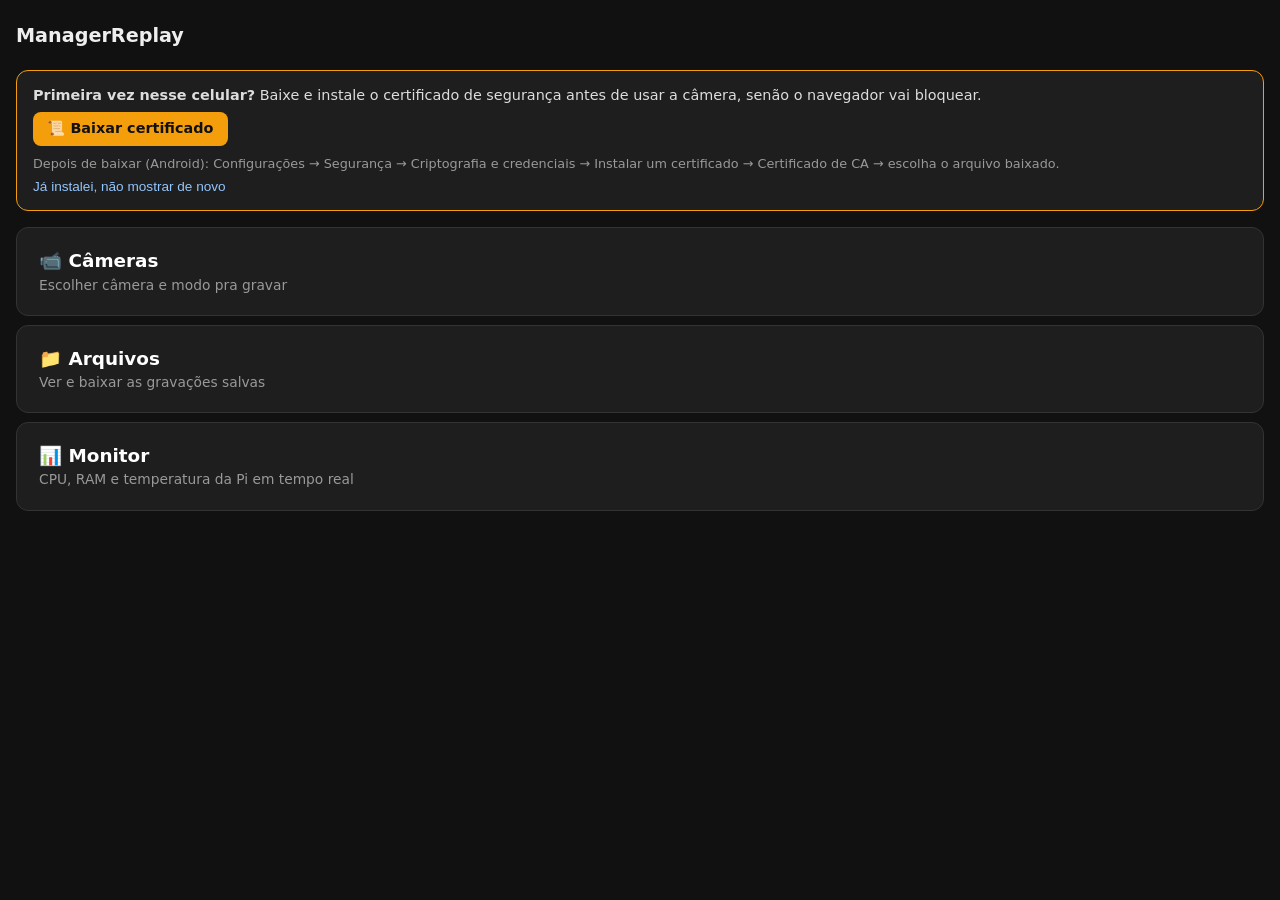
==== server/static/index.html @ 60c264c1 "feat: add Pi health monitor screen (CPU/RAM/temperature) New /monitor-status endpoint (both chunks a" ====
<!doctype html>
<html lang="pt-br">
<head>
  <meta charset="utf-8" />
  <meta name="viewport" content="width=device-width, initial-scale=1, viewport-fit=cover" />
  <link rel="manifest" href="manifest.json" />
  <link rel="icon" href="icons/icon-32.png" sizes="32x32" type="image/png" />
  <link rel="apple-touch-icon" href="icons/icon-180.png" />
  <meta name="theme-color" content="#111827" />
  <meta name="apple-mobile-web-app-capable" content="yes" />
  <meta name="apple-mobile-web-app-status-bar-style" content="black-translucent" />
  <title>ManagerReplay</title>
  <style>
    * { box-sizing: border-box; }
    body {
      font-family: -apple-system, system-ui, sans-serif;
      background: #111;
      color: #eee;
      margin: 0;
      padding: 1.5em 1em;
      min-height: 100vh;
    }
    h1 { font-size: 1.2em; margin: 0 0 1.2em; }
    a.menu-link {
      display: block;
      padding: 1.2em;
      margin: 0.5em 0;
      background: #1e1e1e;
      border: 1px solid #333;
      color: white;
      text-decoration: none;
      border-radius: 12px;
      font-size: 1.15em;
      font-weight: 600;
    }
    a.menu-link:active { background: #2a2a2a; }
    a.menu-link:hover { border-color: #16a34a; }
    a.menu-link small {
      display: block;
      font-weight: 400;
      color: #999;
      font-size: 0.75em;
      margin-top: 0.3em;
    }
    #cert-banner {
      background: #1e1e1e;
      border: 1px solid #f59e0b;
      border-radius: 12px;
      padding: 1em;
      margin-bottom: 1em;
    }
    #cert-banner p { margin: 0 0 0.6em; font-size: 0.9em; color: #ddd; }
    #cert-banner a {
      display: inline-block;
      background: #f59e0b;
      color: #111;
      font-weight: 700;
      text-decoration: none;
      padding: 0.6em 1em;
      border-radius: 8px;
      font-size: 0.9em;
    }
    #cert-banner button {
      display: block;
      margin-top: 0.6em;
      background: none;
      border: none;
      color: #93c5fd;
      font-size: 0.85em;
      padding: 0;
    }
  </style>
</head>
<body>
  <h1>ManagerReplay</h1>

  <div id="cert-banner">
    <p><b>Primeira vez nesse celular?</b> Baixe e instale o certificado de segurança antes de usar a câmera, senão o navegador vai bloquear.</p>
    <a href="certs/rootCA.pem" download="ManagerReplay-CA.pem">📜 Baixar certificado</a>
    <p style="margin-top:0.8em; font-size: 0.8em; color: #999;">
      Depois de baixar (Android): Configurações → Segurança → Criptografia e credenciais → Instalar um certificado → Certificado de CA → escolha o arquivo baixado.
    </p>
    <button id="dismiss-cert-banner" type="button">Já instalei, não mostrar de novo</button>
  </div>

  <a class="menu-link" href="cameras.html">
    📹 Câmeras
    <small>Escolher câmera e modo pra gravar</small>
  </a>
  <a class="menu-link" href="files.html">
    📁 Arquivos
    <small>Ver e baixar as gravações salvas</small>
  </a>
  <a class="menu-link" href="monitor.html">
    📊 Monitor
    <small>CPU, RAM e temperatura da Pi em tempo real</small>
  </a>

  <script>
    const CERT_DISMISSED_KEY = "managerreplay_cert_dismissed";
    const banner = document.getElementById("cert-banner");
    if (localStorage.getItem(CERT_DISMISSED_KEY)) {
      banner.hidden = true;
    }
    document.getElementById("dismiss-cert-banner").addEventListener("click", () => {
      localStorage.setItem(CERT_DISMISSED_KEY, "1");
      banner.hidden = true;
    });
  </script>
</body>
</html>
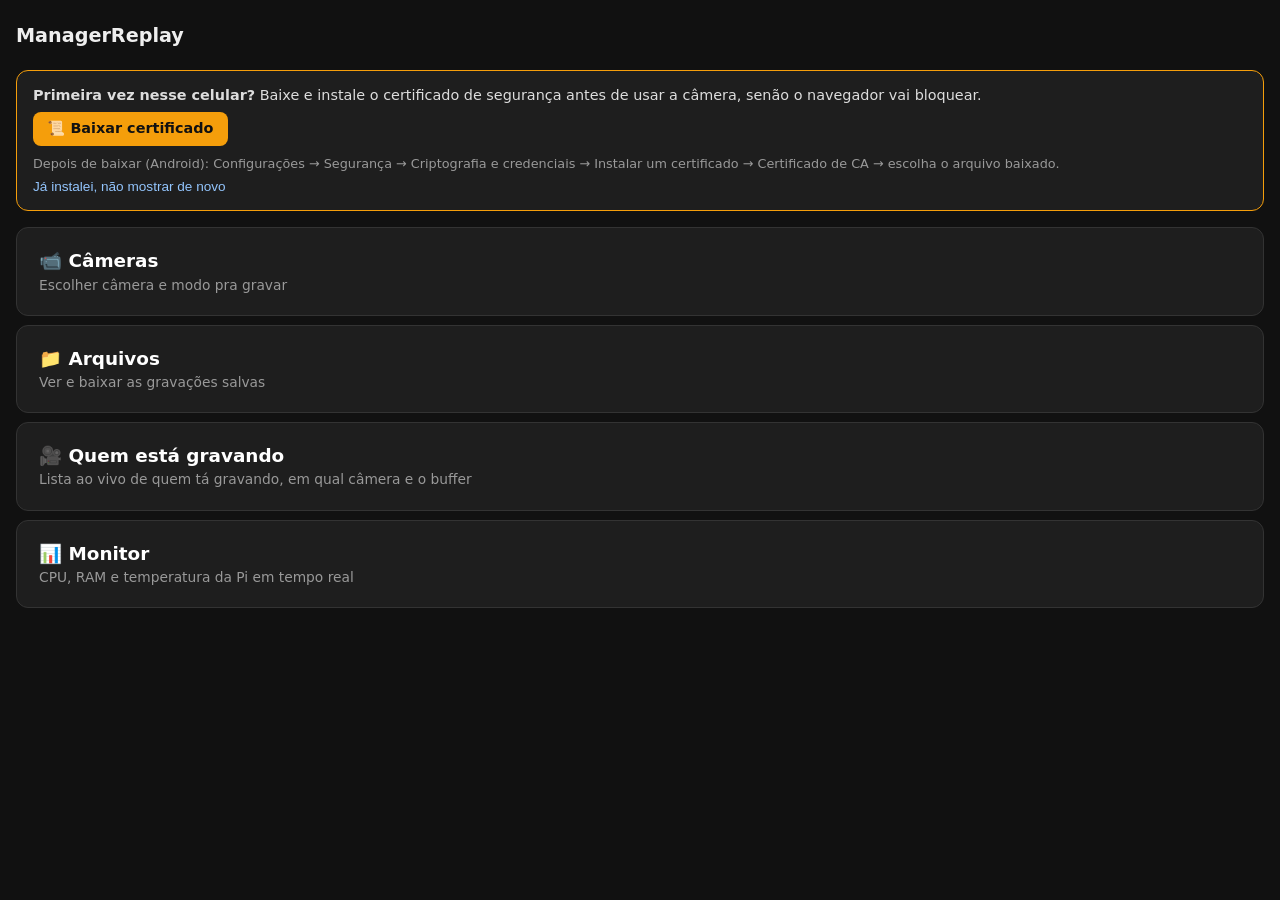
==== commit 2eef5ce5: "Adiciona painel "quem está gravando agora" server/sessions.py: registro em memória (thread-safe) das" ====
--- a/server/static/index.html
+++ b/server/static/index.html
@@ -91,6 +91,10 @@
     📁 Arquivos
     <small>Ver e baixar as gravações salvas</small>
   </a>
+  <a class="menu-link" href="gravando.html">
+    🎥 Quem está gravando
+    <small>Lista ao vivo de quem tá gravando, em qual câmera e o buffer</small>
+  </a>
   <a class="menu-link" href="monitor.html">
     📊 Monitor
     <small>CPU, RAM e temperatura da Pi em tempo real</small>
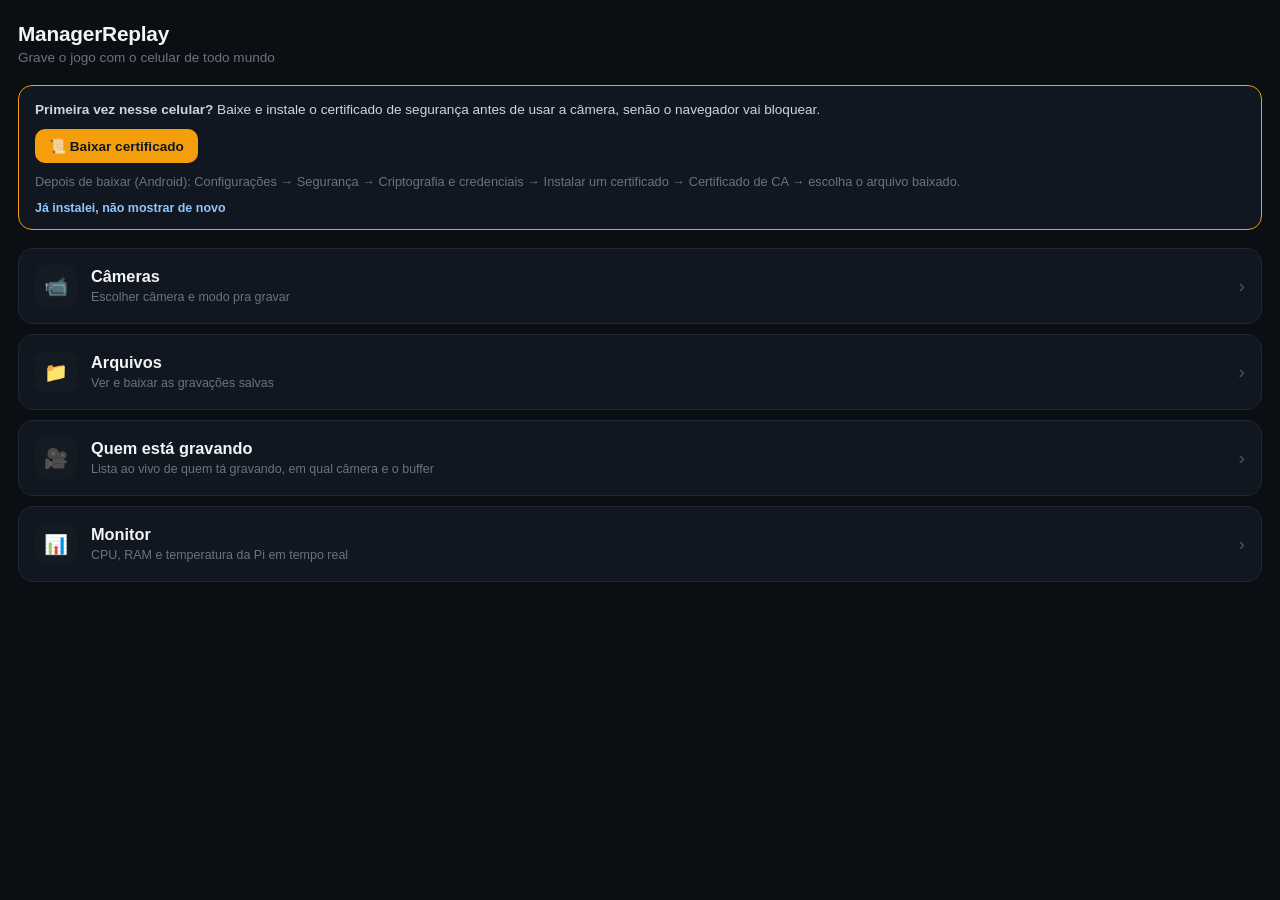
==== commit 60e24da2: "Aplica tema visual escuro em todas as telas Estende a identidade visual do capture.html (fundo #0b0f" ====
--- a/server/static/index.html
+++ b/server/static/index.html
@@ -6,98 +6,138 @@
   <link rel="manifest" href="manifest.json" />
   <link rel="icon" href="icons/icon-32.png" sizes="32x32" type="image/png" />
   <link rel="apple-touch-icon" href="icons/icon-180.png" />
-  <meta name="theme-color" content="#111827" />
+  <meta name="theme-color" content="#0b0f14" />
   <meta name="apple-mobile-web-app-capable" content="yes" />
   <meta name="apple-mobile-web-app-status-bar-style" content="black-translucent" />
   <title>ManagerReplay</title>
   <style>
     * { box-sizing: border-box; }
+    html { min-height: 100%; background: #0b0f14; color-scheme: dark; }
     body {
-      font-family: -apple-system, system-ui, sans-serif;
-      background: #111;
-      color: #eee;
+      min-height: 100dvh;
       margin: 0;
-      padding: 1.5em 1em;
-      min-height: 100vh;
+      padding: max(22px, env(safe-area-inset-top)) max(18px, env(safe-area-inset-right)) 18px max(18px, env(safe-area-inset-left));
+      font-family: -apple-system, BlinkMacSystemFont, "Segoe UI", Roboto, Helvetica, Arial, sans-serif;
+      background: #0b0f14;
+      color: #f3f4f6;
+      -webkit-font-smoothing: antialiased;
+      -webkit-tap-highlight-color: transparent;
     }
-    h1 { font-size: 1.2em; margin: 0 0 1.2em; }
+    h1 { font-size: 1.3rem; font-weight: 800; margin: 0 0 4px; letter-spacing: -0.01em; }
+    .subtitle { color: #6b7280; font-size: 0.85rem; margin: 0 0 20px; }
+
     a.menu-link {
-      display: block;
-      padding: 1.2em;
-      margin: 0.5em 0;
-      background: #1e1e1e;
-      border: 1px solid #333;
-      color: white;
+      display: flex;
+      align-items: center;
+      gap: 14px;
+      padding: 16px;
+      margin-bottom: 10px;
+      background: #111720;
+      border: 1px solid #202833;
+      border-radius: 15px;
+      color: #f3f4f6;
       text-decoration: none;
-      border-radius: 12px;
-      font-size: 1.15em;
-      font-weight: 600;
     }
-    a.menu-link:active { background: #2a2a2a; }
-    a.menu-link:hover { border-color: #16a34a; }
+    a.menu-link:active { background: #151b23; }
+    .menu-icon {
+      flex: 0 0 auto;
+      width: 42px;
+      height: 42px;
+      border-radius: 11px;
+      background: #151b23;
+      display: flex;
+      align-items: center;
+      justify-content: center;
+      font-size: 1.2rem;
+    }
+    .menu-body { min-width: 0; }
+    .menu-title { font-size: 1.02rem; font-weight: 700; }
     a.menu-link small {
       display: block;
       font-weight: 400;
-      color: #999;
-      font-size: 0.75em;
-      margin-top: 0.3em;
+      color: #6b7280;
+      font-size: 0.78rem;
+      margin-top: 3px;
+      line-height: 1.35;
     }
+    .menu-chevron { margin-left: auto; color: #4b5563; font-size: 1.2rem; flex: 0 0 auto; }
+
     #cert-banner {
-      background: #1e1e1e;
+      background: #111720;
       border: 1px solid #f59e0b;
-      border-radius: 12px;
-      padding: 1em;
-      margin-bottom: 1em;
+      border-radius: 14px;
+      padding: 14px 16px;
+      margin-bottom: 18px;
     }
-    #cert-banner p { margin: 0 0 0.6em; font-size: 0.9em; color: #ddd; }
+    #cert-banner p { margin: 0 0 10px; font-size: 0.85rem; color: #d1d5db; line-height: 1.4; }
     #cert-banner a {
-      display: inline-block;
+      display: inline-flex;
+      align-items: center;
+      gap: 6px;
       background: #f59e0b;
-      color: #111;
-      font-weight: 700;
+      color: #111827;
+      font-weight: 800;
       text-decoration: none;
-      padding: 0.6em 1em;
-      border-radius: 8px;
-      font-size: 0.9em;
+      padding: 9px 14px;
+      border-radius: 10px;
+      font-size: 0.85rem;
     }
     #cert-banner button {
       display: block;
-      margin-top: 0.6em;
+      margin-top: 10px;
       background: none;
       border: none;
       color: #93c5fd;
-      font-size: 0.85em;
+      font-size: 0.78rem;
+      font-weight: 600;
       padding: 0;
     }
   </style>
 </head>
 <body>
   <h1>ManagerReplay</h1>
+  <p class="subtitle">Grave o jogo com o celular de todo mundo</p>
 
   <div id="cert-banner">
     <p><b>Primeira vez nesse celular?</b> Baixe e instale o certificado de segurança antes de usar a câmera, senão o navegador vai bloquear.</p>
     <a href="certs/rootCA.pem" download="ManagerReplay-CA.pem">📜 Baixar certificado</a>
-    <p style="margin-top:0.8em; font-size: 0.8em; color: #999;">
+    <p style="margin-top:0.8em; font-size: 0.8em; color: #6b7280;">
       Depois de baixar (Android): Configurações → Segurança → Criptografia e credenciais → Instalar um certificado → Certificado de CA → escolha o arquivo baixado.
     </p>
     <button id="dismiss-cert-banner" type="button">Já instalei, não mostrar de novo</button>
   </div>
 
   <a class="menu-link" href="cameras.html">
-    📹 Câmeras
-    <small>Escolher câmera e modo pra gravar</small>
+    <span class="menu-icon">📹</span>
+    <span class="menu-body">
+      <span class="menu-title">Câmeras</span>
+      <small>Escolher câmera e modo pra gravar</small>
+    </span>
+    <span class="menu-chevron">›</span>
   </a>
   <a class="menu-link" href="files.html">
-    📁 Arquivos
-    <small>Ver e baixar as gravações salvas</small>
+    <span class="menu-icon">📁</span>
+    <span class="menu-body">
+      <span class="menu-title">Arquivos</span>
+      <small>Ver e baixar as gravações salvas</small>
+    </span>
+    <span class="menu-chevron">›</span>
   </a>
   <a class="menu-link" href="gravando.html">
-    🎥 Quem está gravando
-    <small>Lista ao vivo de quem tá gravando, em qual câmera e o buffer</small>
+    <span class="menu-icon">🎥</span>
+    <span class="menu-body">
+      <span class="menu-title">Quem está gravando</span>
+      <small>Lista ao vivo de quem tá gravando, em qual câmera e o buffer</small>
+    </span>
+    <span class="menu-chevron">›</span>
   </a>
   <a class="menu-link" href="monitor.html">
-    📊 Monitor
-    <small>CPU, RAM e temperatura da Pi em tempo real</small>
+    <span class="menu-icon">📊</span>
+    <span class="menu-body">
+      <span class="menu-title">Monitor</span>
+      <small>CPU, RAM e temperatura da Pi em tempo real</small>
+    </span>
+    <span class="menu-chevron">›</span>
   </a>
 
   <script>
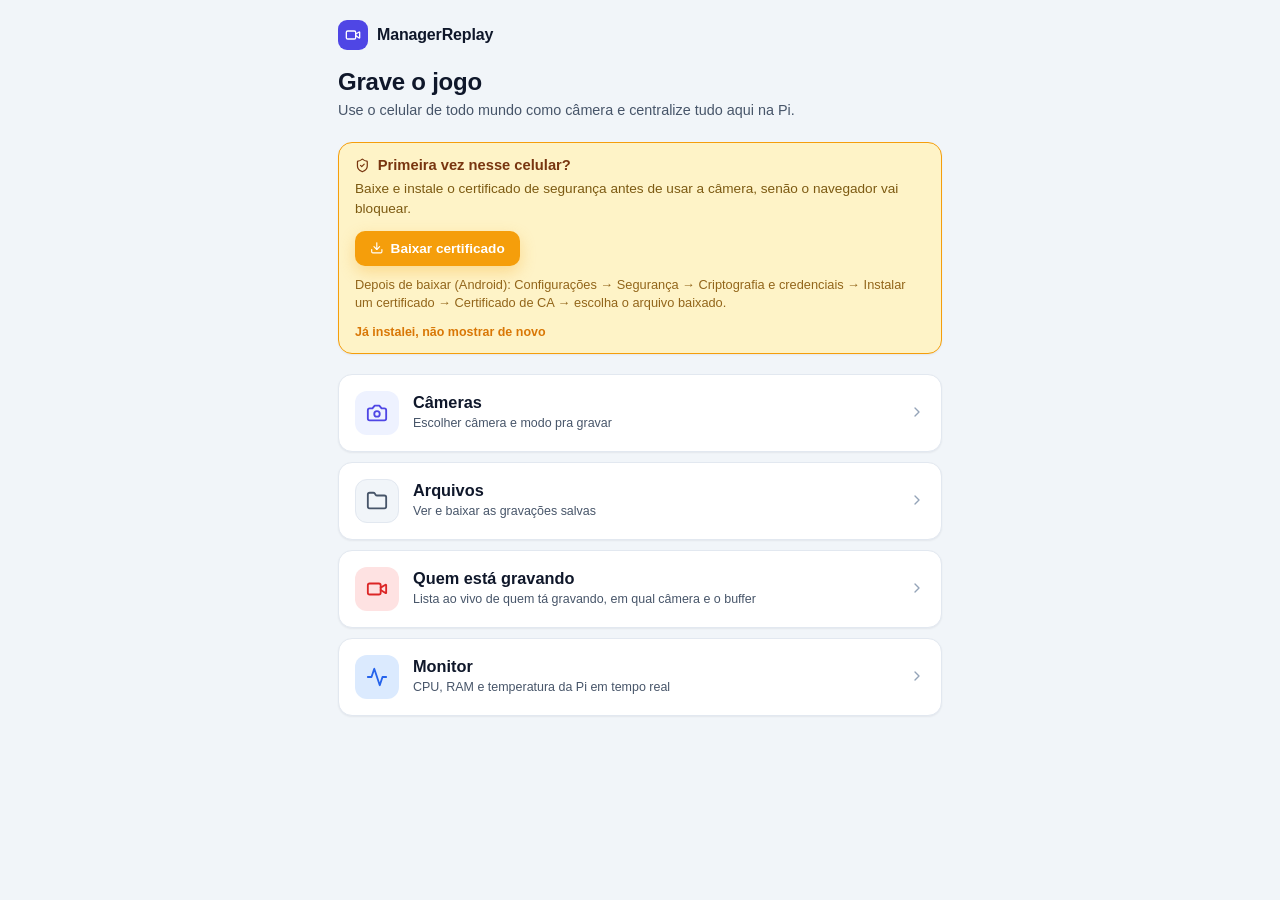
==== commit 6daff4db: "Redesign visual do app: tema claro estilo produto com ícones SVG Substitui o tema escuro e os emojis" ====
--- a/server/static/index.html
+++ b/server/static/index.html
@@ -6,25 +6,15 @@
   <link rel="manifest" href="manifest.json" />
   <link rel="icon" href="icons/icon-32.png" sizes="32x32" type="image/png" />
   <link rel="apple-touch-icon" href="icons/icon-180.png" />
-  <meta name="theme-color" content="#0b0f14" />
+  <meta name="theme-color" content="#f1f5f9" />
   <meta name="apple-mobile-web-app-capable" content="yes" />
-  <meta name="apple-mobile-web-app-status-bar-style" content="black-translucent" />
+  <meta name="apple-mobile-web-app-status-bar-style" content="default" />
   <title>ManagerReplay</title>
+  <link rel="stylesheet" href="theme.css" />
   <style>
-    * { box-sizing: border-box; }
-    html { min-height: 100%; background: #0b0f14; color-scheme: dark; }
-    body {
-      min-height: 100dvh;
-      margin: 0;
-      padding: max(22px, env(safe-area-inset-top)) max(18px, env(safe-area-inset-right)) 18px max(18px, env(safe-area-inset-left));
-      font-family: -apple-system, BlinkMacSystemFont, "Segoe UI", Roboto, Helvetica, Arial, sans-serif;
-      background: #0b0f14;
-      color: #f3f4f6;
-      -webkit-font-smoothing: antialiased;
-      -webkit-tap-highlight-color: transparent;
-    }
-    h1 { font-size: 1.3rem; font-weight: 800; margin: 0 0 4px; letter-spacing: -0.01em; }
-    .subtitle { color: #6b7280; font-size: 0.85rem; margin: 0 0 20px; }
+    .hero { margin-bottom: 22px; }
+    .hero-title { font-size: 1.5rem; font-weight: 800; margin: 0 0 4px; letter-spacing: -0.01em; }
+    .hero-subtitle { color: var(--text-secondary); font-size: 0.9rem; margin: 0; line-height: 1.4; }
 
     a.menu-link {
       display: flex;
@@ -32,113 +22,165 @@
       gap: 14px;
       padding: 16px;
       margin-bottom: 10px;
-      background: #111720;
-      border: 1px solid #202833;
-      border-radius: 15px;
-      color: #f3f4f6;
       text-decoration: none;
+      color: var(--text);
+      transition: transform 0.12s ease, box-shadow 0.15s ease, border-color 0.15s ease;
     }
-    a.menu-link:active { background: #151b23; }
+    a.menu-link:active { transform: scale(0.99); }
+
     .menu-icon {
       flex: 0 0 auto;
-      width: 42px;
-      height: 42px;
-      border-radius: 11px;
-      background: #151b23;
+      width: 44px;
+      height: 44px;
+      border-radius: 12px;
       display: flex;
       align-items: center;
       justify-content: center;
       font-size: 1.2rem;
     }
-    .menu-body { min-width: 0; }
+    .menu-icon .icon { width: 22px; height: 22px; }
+    .menu-icon.tone-indigo { background: var(--accent-soft); color: var(--accent); }
+    .menu-icon.tone-slate { background: #f1f5f9; color: #475569; border: 1px solid var(--border); }
+    .menu-icon.tone-red { background: var(--danger-soft); color: var(--danger); }
+    .menu-icon.tone-blue { background: #dbeafe; color: #2563eb; }
+
+    .menu-body { min-width: 0; flex: 1; }
     .menu-title { font-size: 1.02rem; font-weight: 700; }
     a.menu-link small {
       display: block;
       font-weight: 400;
-      color: #6b7280;
+      color: var(--text-secondary);
       font-size: 0.78rem;
       margin-top: 3px;
       line-height: 1.35;
     }
-    .menu-chevron { margin-left: auto; color: #4b5563; font-size: 1.2rem; flex: 0 0 auto; }
+    .menu-chevron { margin-left: auto; color: var(--text-muted); flex: 0 0 auto; }
 
     #cert-banner {
-      background: #111720;
-      border: 1px solid #f59e0b;
-      border-radius: 14px;
+      border-color: var(--warning);
+      background: var(--warning-soft);
       padding: 14px 16px;
-      margin-bottom: 18px;
+      margin-bottom: 20px;
     }
-    #cert-banner p { margin: 0 0 10px; font-size: 0.85rem; color: #d1d5db; line-height: 1.4; }
-    #cert-banner a {
+    #cert-banner .banner-head {
+      display: flex;
+      align-items: center;
+      gap: 8px;
+      margin-bottom: 6px;
+      color: var(--warning-ink);
+      font-weight: 800;
+      font-size: 0.92rem;
+    }
+    #cert-banner p { margin: 0 0 12px; font-size: 0.85rem; color: #7c5a12; line-height: 1.45; }
+    #cert-banner a.cert-cta {
       display: inline-flex;
       align-items: center;
-      gap: 6px;
-      background: #f59e0b;
-      color: #111827;
+      gap: 7px;
+      background: var(--warning);
+      color: #fff;
       font-weight: 800;
       text-decoration: none;
-      padding: 9px 14px;
-      border-radius: 10px;
+      padding: 10px 15px;
+      border-radius: var(--radius-sm);
       font-size: 0.85rem;
+      box-shadow: 0 6px 16px rgba(245, 158, 11, 0.3);
     }
     #cert-banner button {
       display: block;
       margin-top: 10px;
       background: none;
       border: none;
-      color: #93c5fd;
+      color: var(--warning-hover);
       font-size: 0.78rem;
-      font-weight: 600;
+      font-weight: 700;
       padding: 0;
+      cursor: pointer;
     }
   </style>
 </head>
 <body>
-  <h1>ManagerReplay</h1>
-  <p class="subtitle">Grave o jogo com o celular de todo mundo</p>
+  <div class="page">
 
-  <div id="cert-banner">
-    <p><b>Primeira vez nesse celular?</b> Baixe e instale o certificado de segurança antes de usar a câmera, senão o navegador vai bloquear.</p>
-    <a href="certs/rootCA.pem" download="ManagerReplay-CA.pem">📜 Baixar certificado</a>
-    <p style="margin-top:0.8em; font-size: 0.8em; color: #6b7280;">
-      Depois de baixar (Android): Configurações → Segurança → Criptografia e credenciais → Instalar um certificado → Certificado de CA → escolha o arquivo baixado.
-    </p>
-    <button id="dismiss-cert-banner" type="button">Já instalei, não mostrar de novo</button>
+    <header class="topbar">
+      <div class="brand">
+        <span class="brand-mark">
+          <svg class="icon" viewBox="0 0 24 24"><path d="m16 13 5.223 3.482a.5.5 0 0 0 .777-.416V7.87a.5.5 0 0 0-.752-.432L16 10.5"/><rect x="2" y="6" width="14" height="12" rx="2"/></svg>
+        </span>
+        ManagerReplay
+      </div>
+    </header>
+
+    <div class="hero">
+      <h1 class="hero-title">Grave o jogo</h1>
+      <p class="hero-subtitle">Use o celular de todo mundo como câmera e centralize tudo aqui na Pi.</p>
+    </div>
+
+    <div id="cert-banner" class="card">
+      <div class="banner-head">
+        <svg class="icon" viewBox="0 0 24 24"><path d="M20 13c0 5-3.5 7.5-7.35 8.95a1 1 0 0 1-1.3 0C7.5 20.5 4 18 4 13V6a1 1 0 0 1 1-1c2 0 4.5-1.2 6.24-2.72a1.17 1.17 0 0 1 1.52 0C14.51 3.79 17 5 19 5a1 1 0 0 1 1 1Z"/><path d="m9 12 2 2 4-4"/></svg>
+        Primeira vez nesse celular?
+      </div>
+      <p>Baixe e instale o certificado de segurança antes de usar a câmera, senão o navegador vai bloquear.</p>
+      <a class="cert-cta" href="certs/rootCA.pem" download="ManagerReplay-CA.pem">
+        <svg class="icon" viewBox="0 0 24 24"><path d="M21 15v4a2 2 0 0 1-2 2H5a2 2 0 0 1-2-2v-4"/><polyline points="7 10 12 15 17 10"/><line x1="12" x2="12" y1="15" y2="3"/></svg>
+        Baixar certificado
+      </a>
+      <p style="margin-top:0.8em; font-size: 0.8em; color: #92651a;">
+        Depois de baixar (Android): Configurações → Segurança → Criptografia e credenciais → Instalar um certificado → Certificado de CA → escolha o arquivo baixado.
+      </p>
+      <button id="dismiss-cert-banner" type="button">Já instalei, não mostrar de novo</button>
+    </div>
+
+    <a class="menu-link card" href="cameras.html">
+      <span class="menu-icon tone-indigo">
+        <svg class="icon" viewBox="0 0 24 24"><path d="M14.5 4h-5L7 7H4a2 2 0 0 0-2 2v9a2 2 0 0 0 2 2h16a2 2 0 0 0 2-2V9a2 2 0 0 0-2-2h-3l-2.5-3z"/><circle cx="12" cy="13" r="3"/></svg>
+      </span>
+      <span class="menu-body">
+        <span class="menu-title">Câmeras</span>
+        <small>Escolher câmera e modo pra gravar</small>
+      </span>
+      <span class="menu-chevron">
+        <svg class="icon" viewBox="0 0 24 24"><path d="m9 18 6-6-6-6"/></svg>
+      </span>
+    </a>
+    <a class="menu-link card" href="files.html">
+      <span class="menu-icon tone-slate">
+        <svg class="icon" viewBox="0 0 24 24"><path d="M20 20a2 2 0 0 0 2-2V8a2 2 0 0 0-2-2h-7.9a2 2 0 0 1-1.69-.9L9.6 3.9A2 2 0 0 0 7.93 3H4a2 2 0 0 0-2 2v13a2 2 0 0 0 2 2Z"/></svg>
+      </span>
+      <span class="menu-body">
+        <span class="menu-title">Arquivos</span>
+        <small>Ver e baixar as gravações salvas</small>
+      </span>
+      <span class="menu-chevron">
+        <svg class="icon" viewBox="0 0 24 24"><path d="m9 18 6-6-6-6"/></svg>
+      </span>
+    </a>
+    <a class="menu-link card" href="gravando.html">
+      <span class="menu-icon tone-red">
+        <svg class="icon" viewBox="0 0 24 24"><path d="m16 13 5.223 3.482a.5.5 0 0 0 .777-.416V7.87a.5.5 0 0 0-.752-.432L16 10.5"/><rect x="2" y="6" width="14" height="12" rx="2"/></svg>
+      </span>
+      <span class="menu-body">
+        <span class="menu-title">Quem está gravando</span>
+        <small>Lista ao vivo de quem tá gravando, em qual câmera e o buffer</small>
+      </span>
+      <span class="menu-chevron">
+        <svg class="icon" viewBox="0 0 24 24"><path d="m9 18 6-6-6-6"/></svg>
+      </span>
+    </a>
+    <a class="menu-link card" href="monitor.html">
+      <span class="menu-icon tone-blue">
+        <svg class="icon" viewBox="0 0 24 24"><path d="M22 12h-4l-3 9L9 3l-3 9H2"/></svg>
+      </span>
+      <span class="menu-body">
+        <span class="menu-title">Monitor</span>
+        <small>CPU, RAM e temperatura da Pi em tempo real</small>
+      </span>
+      <span class="menu-chevron">
+        <svg class="icon" viewBox="0 0 24 24"><path d="m9 18 6-6-6-6"/></svg>
+      </span>
+    </a>
+
   </div>
-
-  <a class="menu-link" href="cameras.html">
-    <span class="menu-icon">📹</span>
-    <span class="menu-body">
-      <span class="menu-title">Câmeras</span>
-      <small>Escolher câmera e modo pra gravar</small>
-    </span>
-    <span class="menu-chevron">›</span>
-  </a>
-  <a class="menu-link" href="files.html">
-    <span class="menu-icon">📁</span>
-    <span class="menu-body">
-      <span class="menu-title">Arquivos</span>
-      <small>Ver e baixar as gravações salvas</small>
-    </span>
-    <span class="menu-chevron">›</span>
-  </a>
-  <a class="menu-link" href="gravando.html">
-    <span class="menu-icon">🎥</span>
-    <span class="menu-body">
-      <span class="menu-title">Quem está gravando</span>
-      <small>Lista ao vivo de quem tá gravando, em qual câmera e o buffer</small>
-    </span>
-    <span class="menu-chevron">›</span>
-  </a>
-  <a class="menu-link" href="monitor.html">
-    <span class="menu-icon">📊</span>
-    <span class="menu-body">
-      <span class="menu-title">Monitor</span>
-      <small>CPU, RAM e temperatura da Pi em tempo real</small>
-    </span>
-    <span class="menu-chevron">›</span>
-  </a>
 
   <script>
     const CERT_DISMISSED_KEY = "managerreplay_cert_dismissed";
--- a/server/static/theme.css
+++ b/server/static/theme.css
@@ -0,0 +1,251 @@
+/* =========================================================
+   MANAGERREPLAY — TEMA COMPARTILHADO
+   ========================================================= */
+
+:root {
+  --bg: #f1f5f9;
+  --card-bg: #ffffff;
+  --border: #e2e8f0;
+  --border-strong: #cbd5e1;
+
+  --text: #0f172a;
+  --text-secondary: #475569;
+  --text-muted: #94a3b8;
+
+  --accent: #4f46e5;
+  --accent-hover: #4338ca;
+  --accent-soft: #eef2ff;
+
+  --danger: #dc2626;
+  --danger-hover: #b91c1c;
+  --danger-soft: #fee2e2;
+
+  --success: #16a34a;
+  --success-hover: #15803d;
+  --success-soft: #dcfce7;
+
+  --warning: #f59e0b;
+  --warning-hover: #d97706;
+  --warning-ink: #78350f;
+  --warning-soft: #fef3c7;
+
+  --radius-sm: 10px;
+  --radius-md: 14px;
+  --radius-lg: 20px;
+
+  --shadow-sm: 0 1px 2px rgba(15, 23, 42, 0.06);
+  --shadow-md: 0 8px 24px rgba(15, 23, 42, 0.08);
+  --shadow-lg: 0 16px 40px rgba(15, 23, 42, 0.12);
+}
+
+
+/* =========================================================
+   RESET
+   ========================================================= */
+
+*,
+*::before,
+*::after {
+  box-sizing: border-box;
+}
+
+html {
+  min-height: 100%;
+  background: var(--bg);
+  color-scheme: light;
+}
+
+body {
+  min-height: 100dvh;
+
+  margin: 0;
+
+  font-family:
+    -apple-system,
+    BlinkMacSystemFont,
+    "Segoe UI",
+    Roboto,
+    Helvetica,
+    Arial,
+    sans-serif;
+
+  background: var(--bg);
+  color: var(--text);
+
+  -webkit-font-smoothing: antialiased;
+  -webkit-tap-highlight-color: transparent;
+}
+
+button,
+select,
+input {
+  font: inherit;
+  touch-action: manipulation;
+}
+
+/* Wrapper used by the simple content pages (index, cameras, files, gravando, monitor).
+   capture.html builds its own full-bleed layout via .app instead. */
+.page {
+  padding:
+    max(20px, env(safe-area-inset-top))
+    max(18px, env(safe-area-inset-right))
+    24px
+    max(18px, env(safe-area-inset-left));
+}
+
+@media (min-width: 640px) {
+  .page {
+    max-width: 640px;
+    margin: 0 auto;
+  }
+}
+
+
+/* =========================================================
+   ÍCONES
+   ========================================================= */
+
+.icon {
+  display: inline-block;
+  flex: none;
+
+  width: 1em;
+  height: 1em;
+
+  vertical-align: -0.15em;
+
+  fill: none;
+  stroke: currentColor;
+  stroke-width: 2;
+  stroke-linecap: round;
+  stroke-linejoin: round;
+}
+
+.icon-fill {
+  fill: currentColor;
+  stroke: none;
+}
+
+
+/* =========================================================
+   TOPBAR / MARCA
+   ========================================================= */
+
+.topbar {
+  display: flex;
+  align-items: center;
+  justify-content: space-between;
+
+  margin-bottom: 18px;
+}
+
+.brand {
+  display: flex;
+  align-items: center;
+  gap: 9px;
+
+  color: var(--text);
+
+  font-size: 1rem;
+  font-weight: 800;
+  letter-spacing: -0.01em;
+
+  text-decoration: none;
+}
+
+.brand-mark {
+  display: inline-flex;
+  align-items: center;
+  justify-content: center;
+
+  width: 30px;
+  height: 30px;
+
+  border-radius: 9px;
+
+  background: var(--accent);
+  color: #fff;
+
+  font-size: 1rem;
+}
+
+.page-title {
+  font-size: 1.28rem;
+  font-weight: 800;
+  margin: 0 0 4px;
+  letter-spacing: -0.01em;
+}
+
+.page-title .icon {
+  color: var(--accent);
+  margin-right: 4px;
+}
+
+.subtitle {
+  color: var(--text-secondary);
+  font-size: 0.85rem;
+  margin: 0 0 22px;
+  line-height: 1.4;
+}
+
+
+/* =========================================================
+   CARD
+   ========================================================= */
+
+.card {
+  border: 1px solid var(--border);
+  border-radius: var(--radius-md);
+
+  background: var(--card-bg);
+  box-shadow: var(--shadow-sm);
+}
+
+
+/* =========================================================
+   VOLTAR
+   ========================================================= */
+
+a.back-link {
+  display: inline-flex;
+  align-items: center;
+  gap: 6px;
+
+  margin-top: 1.5em;
+
+  color: var(--text-secondary);
+
+  font-size: 0.87rem;
+  font-weight: 700;
+
+  text-decoration: none;
+}
+
+a.back-link:active {
+  opacity: 0.65;
+}
+
+
+/* =========================================================
+   ACESSIBILIDADE
+   ========================================================= */
+
+@media (prefers-reduced-motion: reduce) {
+
+  *,
+  *::before,
+  *::after {
+    animation-duration: 0.01ms !important;
+    animation-iteration-count: 1 !important;
+    transition-duration: 0.01ms !important;
+  }
+}
+
+button:focus-visible,
+select:focus-visible,
+input:focus-visible,
+a:focus-visible,
+summary:focus-visible {
+  outline: 2px solid var(--accent);
+  outline-offset: 3px;
+}
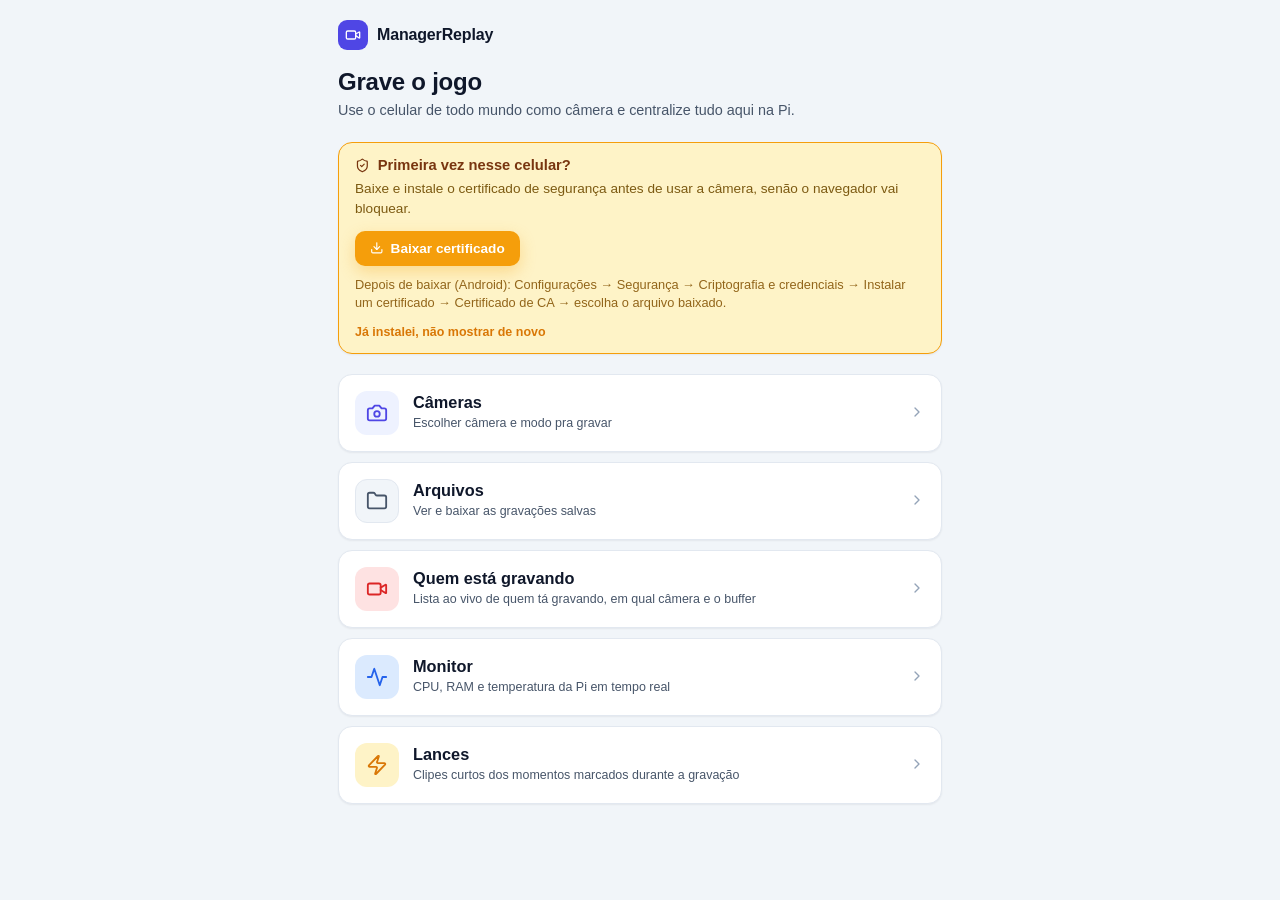
==== commit c102b621: "Adiciona clipes curtos de "Lance" e tela pra consultá-los Ao gravar, o celular mantém em paralelo um" ====
--- a/server/static/index.html
+++ b/server/static/index.html
@@ -43,6 +43,7 @@
     .menu-icon.tone-slate { background: #f1f5f9; color: #475569; border: 1px solid var(--border); }
     .menu-icon.tone-red { background: var(--danger-soft); color: var(--danger); }
     .menu-icon.tone-blue { background: #dbeafe; color: #2563eb; }
+    .menu-icon.tone-amber { background: var(--warning-soft); color: var(--warning-hover); }
 
     .menu-body { min-width: 0; flex: 1; }
     .menu-title { font-size: 1.02rem; font-weight: 700; }
@@ -179,6 +180,18 @@
         <svg class="icon" viewBox="0 0 24 24"><path d="m9 18 6-6-6-6"/></svg>
       </span>
     </a>
+    <a class="menu-link card" href="lances.html">
+      <span class="menu-icon tone-amber">
+        <svg class="icon" viewBox="0 0 24 24"><path d="M4 14a1 1 0 0 1-.78-1.63l9.9-10.2a.5.5 0 0 1 .86.46l-1.92 6.02A1 1 0 0 0 13 10h7a1 1 0 0 1 .78 1.63l-9.9 10.2a.5.5 0 0 1-.86-.46l1.92-6.02A1 1 0 0 0 11 14z"/></svg>
+      </span>
+      <span class="menu-body">
+        <span class="menu-title">Lances</span>
+        <small>Clipes curtos dos momentos marcados durante a gravação</small>
+      </span>
+      <span class="menu-chevron">
+        <svg class="icon" viewBox="0 0 24 24"><path d="m9 18 6-6-6-6"/></svg>
+      </span>
+    </a>
 
   </div>
 
--- a/server/static/theme.css
+++ b/server/static/theme.css
@@ -134,7 +134,8 @@
 .topbar {
   display: flex;
   align-items: center;
-  justify-content: space-between;
+  justify-content: flex-start;
+  gap: 10px;
 
   margin-bottom: 18px;
 }
@@ -167,6 +168,28 @@
   color: #fff;
 
   font-size: 1rem;
+}
+
+.icon-button {
+  display: inline-flex;
+  align-items: center;
+  justify-content: center;
+
+  width: 34px;
+  height: 34px;
+  flex: none;
+
+  border: 1px solid var(--border);
+  border-radius: 9px;
+
+  background: var(--card-bg);
+  color: var(--text-secondary);
+
+  box-shadow: var(--shadow-sm);
+}
+
+.icon-button:active {
+  background: var(--bg);
 }
 
 .page-title {
@@ -199,30 +222,6 @@
 
   background: var(--card-bg);
   box-shadow: var(--shadow-sm);
-}
-
-
-/* =========================================================
-   VOLTAR
-   ========================================================= */
-
-a.back-link {
-  display: inline-flex;
-  align-items: center;
-  gap: 6px;
-
-  margin-top: 1.5em;
-
-  color: var(--text-secondary);
-
-  font-size: 0.87rem;
-  font-weight: 700;
-
-  text-decoration: none;
-}
-
-a.back-link:active {
-  opacity: 0.65;
 }
 
 
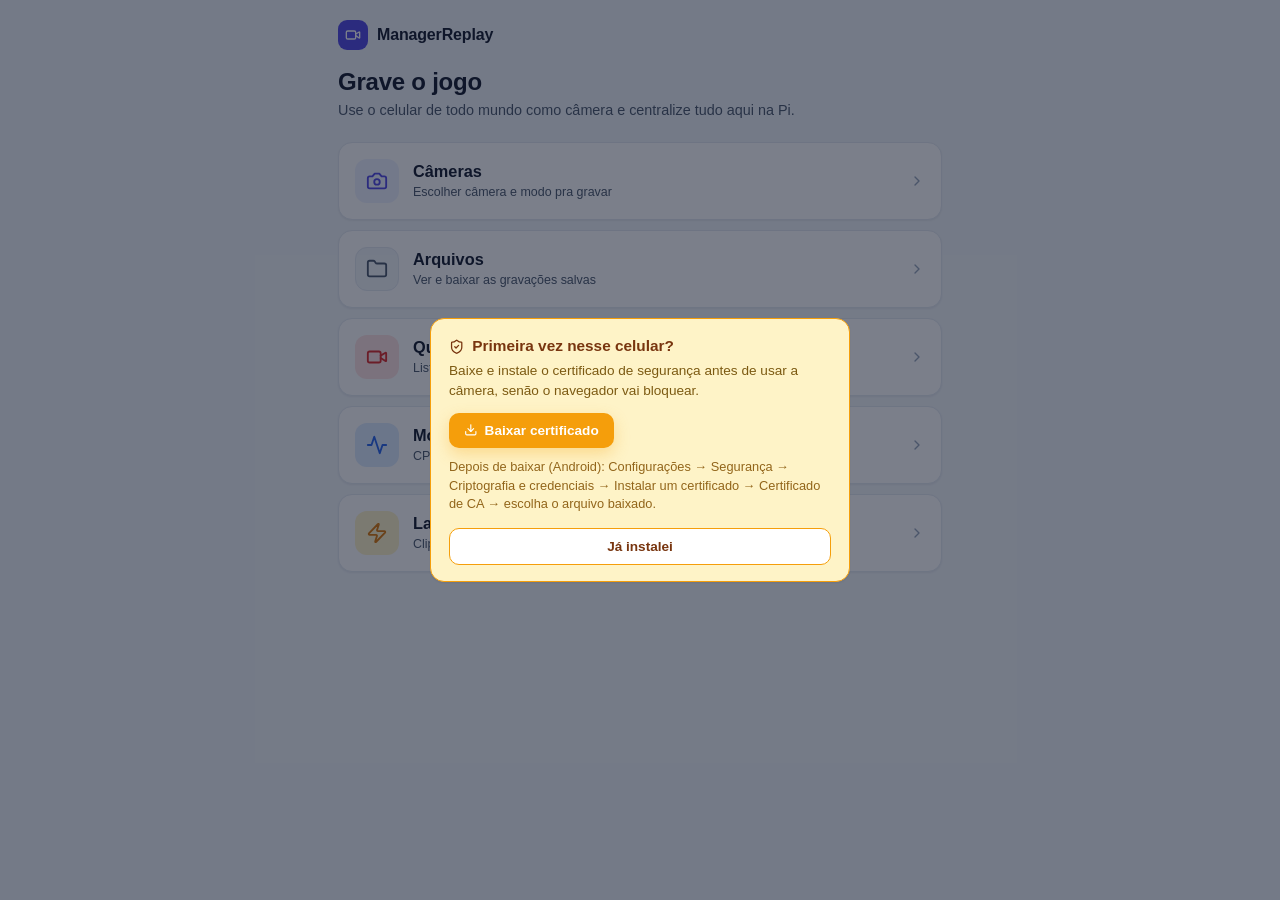
==== commit 8c8a98c7: "Substitui banner dispensável do certificado CA por modal bloqueante O botão antigo "não mostrar de n" ====
--- a/server/static/index.html
+++ b/server/static/index.html
@@ -57,23 +57,37 @@
     }
     .menu-chevron { margin-left: auto; color: var(--text-muted); flex: 0 0 auto; }
 
-    #cert-banner {
+    #cert-modal-overlay {
+      position: fixed;
+      inset: 0;
+      background: rgba(15, 23, 42, 0.55);
+      display: flex;
+      align-items: center;
+      justify-content: center;
+      padding: 20px;
+      z-index: 1000;
+    }
+    #cert-modal-overlay[hidden] { display: none; }
+    #cert-modal {
       border-color: var(--warning);
       background: var(--warning-soft);
-      padding: 14px 16px;
-      margin-bottom: 20px;
-    }
-    #cert-banner .banner-head {
+      padding: 18px 18px 16px;
+      max-width: 420px;
+      width: 100%;
+      max-height: calc(100vh - 40px);
+      overflow-y: auto;
+    }
+    #cert-modal .banner-head {
       display: flex;
       align-items: center;
       gap: 8px;
       margin-bottom: 6px;
       color: var(--warning-ink);
       font-weight: 800;
-      font-size: 0.92rem;
-    }
-    #cert-banner p { margin: 0 0 12px; font-size: 0.85rem; color: #7c5a12; line-height: 1.45; }
-    #cert-banner a.cert-cta {
+      font-size: 0.96rem;
+    }
+    #cert-modal p { margin: 0 0 12px; font-size: 0.85rem; color: #7c5a12; line-height: 1.45; }
+    #cert-modal a.cert-cta {
       display: inline-flex;
       align-items: center;
       gap: 7px;
@@ -86,17 +100,20 @@
       font-size: 0.85rem;
       box-shadow: 0 6px 16px rgba(245, 158, 11, 0.3);
     }
-    #cert-banner button {
+    #cert-modal button#confirm-cert-installed {
       display: block;
-      margin-top: 10px;
-      background: none;
-      border: none;
-      color: var(--warning-hover);
-      font-size: 0.78rem;
-      font-weight: 700;
-      padding: 0;
+      width: 100%;
+      margin-top: 14px;
+      background: #fff;
+      border: 1px solid var(--warning);
+      color: var(--warning-ink);
+      font-size: 0.85rem;
+      font-weight: 800;
+      padding: 10px 15px;
+      border-radius: var(--radius-sm);
       cursor: pointer;
     }
+    body.cert-modal-open { overflow: hidden; }
   </style>
 </head>
 <body>
@@ -116,20 +133,22 @@
       <p class="hero-subtitle">Use o celular de todo mundo como câmera e centralize tudo aqui na Pi.</p>
     </div>
 
-    <div id="cert-banner" class="card">
-      <div class="banner-head">
-        <svg class="icon" viewBox="0 0 24 24"><path d="M20 13c0 5-3.5 7.5-7.35 8.95a1 1 0 0 1-1.3 0C7.5 20.5 4 18 4 13V6a1 1 0 0 1 1-1c2 0 4.5-1.2 6.24-2.72a1.17 1.17 0 0 1 1.52 0C14.51 3.79 17 5 19 5a1 1 0 0 1 1 1Z"/><path d="m9 12 2 2 4-4"/></svg>
-        Primeira vez nesse celular?
+    <div id="cert-modal-overlay" hidden>
+      <div id="cert-modal" class="card">
+        <div class="banner-head">
+          <svg class="icon" viewBox="0 0 24 24"><path d="M20 13c0 5-3.5 7.5-7.35 8.95a1 1 0 0 1-1.3 0C7.5 20.5 4 18 4 13V6a1 1 0 0 1 1-1c2 0 4.5-1.2 6.24-2.72a1.17 1.17 0 0 1 1.52 0C14.51 3.79 17 5 19 5a1 1 0 0 1 1 1Z"/><path d="m9 12 2 2 4-4"/></svg>
+          Primeira vez nesse celular?
+        </div>
+        <p>Baixe e instale o certificado de segurança antes de usar a câmera, senão o navegador vai bloquear.</p>
+        <a class="cert-cta" href="certs/rootCA.pem" download="ManagerReplay-CA.pem">
+          <svg class="icon" viewBox="0 0 24 24"><path d="M21 15v4a2 2 0 0 1-2 2H5a2 2 0 0 1-2-2v-4"/><polyline points="7 10 12 15 17 10"/><line x1="12" x2="12" y1="15" y2="3"/></svg>
+          Baixar certificado
+        </a>
+        <p style="margin-top:0.8em; font-size: 0.8em; color: #92651a;">
+          Depois de baixar (Android): Configurações → Segurança → Criptografia e credenciais → Instalar um certificado → Certificado de CA → escolha o arquivo baixado.
+        </p>
+        <button id="confirm-cert-installed" type="button">Já instalei</button>
       </div>
-      <p>Baixe e instale o certificado de segurança antes de usar a câmera, senão o navegador vai bloquear.</p>
-      <a class="cert-cta" href="certs/rootCA.pem" download="ManagerReplay-CA.pem">
-        <svg class="icon" viewBox="0 0 24 24"><path d="M21 15v4a2 2 0 0 1-2 2H5a2 2 0 0 1-2-2v-4"/><polyline points="7 10 12 15 17 10"/><line x1="12" x2="12" y1="15" y2="3"/></svg>
-        Baixar certificado
-      </a>
-      <p style="margin-top:0.8em; font-size: 0.8em; color: #92651a;">
-        Depois de baixar (Android): Configurações → Segurança → Criptografia e credenciais → Instalar um certificado → Certificado de CA → escolha o arquivo baixado.
-      </p>
-      <button id="dismiss-cert-banner" type="button">Já instalei, não mostrar de novo</button>
     </div>
 
     <a class="menu-link card" href="cameras.html">
@@ -196,14 +215,16 @@
   </div>
 
   <script>
-    const CERT_DISMISSED_KEY = "managerreplay_cert_dismissed";
-    const banner = document.getElementById("cert-banner");
-    if (localStorage.getItem(CERT_DISMISSED_KEY)) {
-      banner.hidden = true;
-    }
-    document.getElementById("dismiss-cert-banner").addEventListener("click", () => {
-      localStorage.setItem(CERT_DISMISSED_KEY, "1");
-      banner.hidden = true;
+    const CERT_INSTALLED_KEY = "managerreplay_cert_installed";
+    const overlay = document.getElementById("cert-modal-overlay");
+    if (!localStorage.getItem(CERT_INSTALLED_KEY)) {
+      overlay.hidden = false;
+      document.body.classList.add("cert-modal-open");
+    }
+    document.getElementById("confirm-cert-installed").addEventListener("click", () => {
+      localStorage.setItem(CERT_INSTALLED_KEY, "1");
+      overlay.hidden = true;
+      document.body.classList.remove("cert-modal-open");
     });
   </script>
 </body>
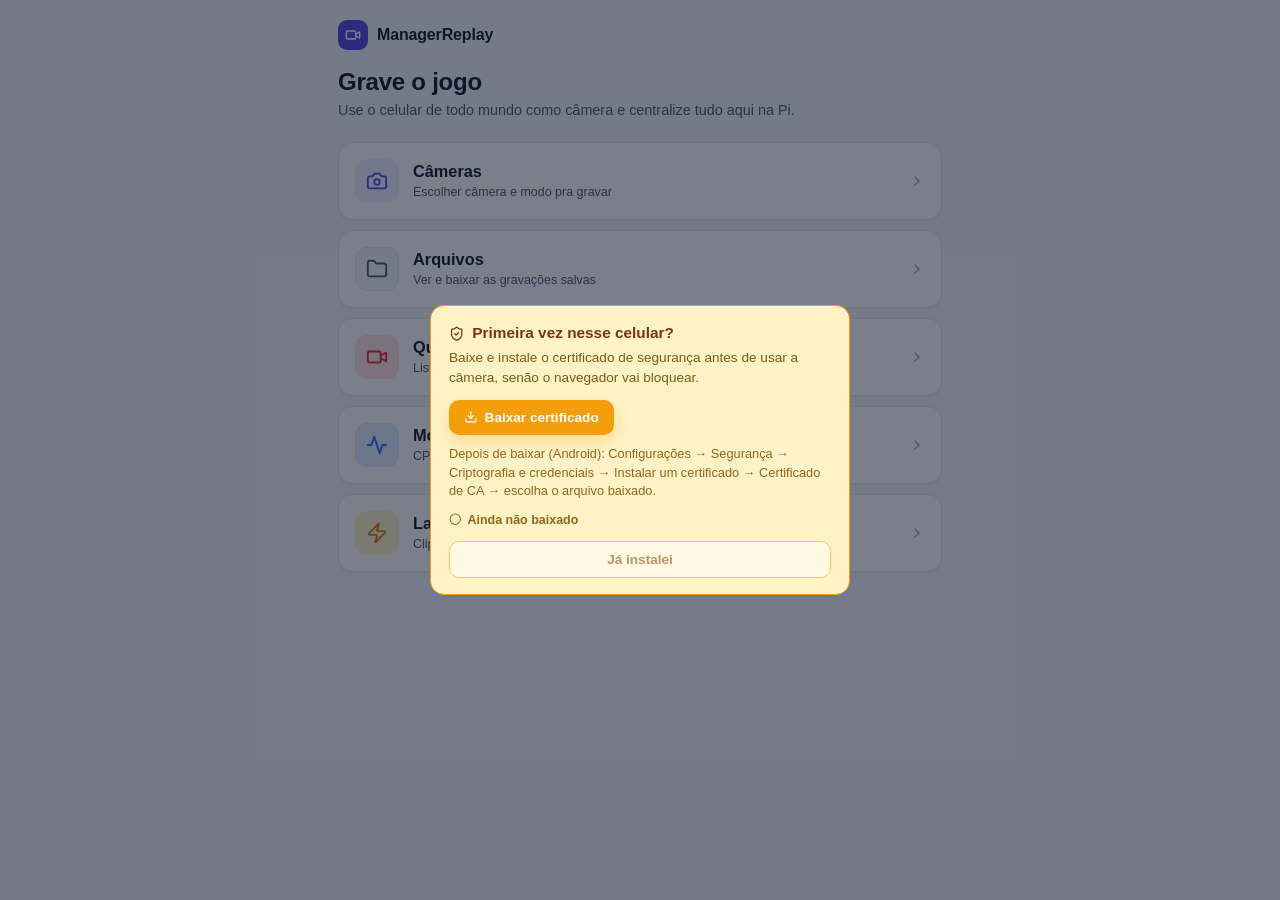
==== commit 37d163e8: "Trava "Já instalei" até a pessoa clicar em baixar o certificado Navegadores não expõem pra JS se um " ====
--- a/server/static/index.html
+++ b/server/static/index.html
@@ -113,6 +113,20 @@
       border-radius: var(--radius-sm);
       cursor: pointer;
     }
+    #cert-modal button#confirm-cert-installed:disabled {
+      opacity: 0.5;
+      cursor: not-allowed;
+    }
+    #cert-download-status {
+      display: flex;
+      align-items: center;
+      gap: 6px;
+      margin-top: 10px;
+      font-size: 0.78rem;
+      font-weight: 700;
+      color: #92651a;
+    }
+    #cert-download-status.done { color: #15803d; }
     body.cert-modal-open { overflow: hidden; }
   </style>
 </head>
@@ -140,14 +154,18 @@
           Primeira vez nesse celular?
         </div>
         <p>Baixe e instale o certificado de segurança antes de usar a câmera, senão o navegador vai bloquear.</p>
-        <a class="cert-cta" href="certs/rootCA.pem" download="ManagerReplay-CA.pem">
+        <a class="cert-cta" href="certs/rootCA.pem">
           <svg class="icon" viewBox="0 0 24 24"><path d="M21 15v4a2 2 0 0 1-2 2H5a2 2 0 0 1-2-2v-4"/><polyline points="7 10 12 15 17 10"/><line x1="12" x2="12" y1="15" y2="3"/></svg>
           Baixar certificado
         </a>
         <p style="margin-top:0.8em; font-size: 0.8em; color: #92651a;">
           Depois de baixar (Android): Configurações → Segurança → Criptografia e credenciais → Instalar um certificado → Certificado de CA → escolha o arquivo baixado.
         </p>
-        <button id="confirm-cert-installed" type="button">Já instalei</button>
+        <div id="cert-download-status">
+          <svg class="icon" width="14" height="14" viewBox="0 0 24 24"><circle cx="12" cy="12" r="10"/></svg>
+          <span id="cert-download-status-label">Ainda não baixado</span>
+        </div>
+        <button id="confirm-cert-installed" type="button" disabled>Já instalei</button>
       </div>
     </div>
 
@@ -216,12 +234,36 @@
 
   <script>
     const CERT_INSTALLED_KEY = "managerreplay_cert_installed";
+    const CERT_DOWNLOADED_KEY = "managerreplay_cert_downloaded";
     const overlay = document.getElementById("cert-modal-overlay");
+    const confirmButton = document.getElementById("confirm-cert-installed");
+    const downloadStatus = document.getElementById("cert-download-status");
+    const downloadStatusLabel = document.getElementById("cert-download-status-label");
+
     if (!localStorage.getItem(CERT_INSTALLED_KEY)) {
       overlay.hidden = false;
       document.body.classList.add("cert-modal-open");
     }
-    document.getElementById("confirm-cert-installed").addEventListener("click", () => {
+
+    // "Já instalei" fica travado até a pessoa realmente clicar em baixar —
+    // não dá pra checar via JS se o certificado está de fato instalado no
+    // sistema (navegadores não expõem isso), então isso é o melhor sinal
+    // real que dá pra exigir antes de aceitar a confirmação.
+    function markDownloaded() {
+      localStorage.setItem(CERT_DOWNLOADED_KEY, "1");
+      confirmButton.disabled = false;
+      downloadStatus.classList.add("done");
+      downloadStatusLabel.textContent = "Baixado ✓";
+    }
+
+    if (localStorage.getItem(CERT_DOWNLOADED_KEY)) {
+      markDownloaded();
+    }
+
+    document.querySelector("#cert-modal a.cert-cta").addEventListener("click", markDownloaded);
+
+    confirmButton.addEventListener("click", () => {
+      if (confirmButton.disabled) return;
       localStorage.setItem(CERT_INSTALLED_KEY, "1");
       overlay.hidden = true;
       document.body.classList.remove("cert-modal-open");
